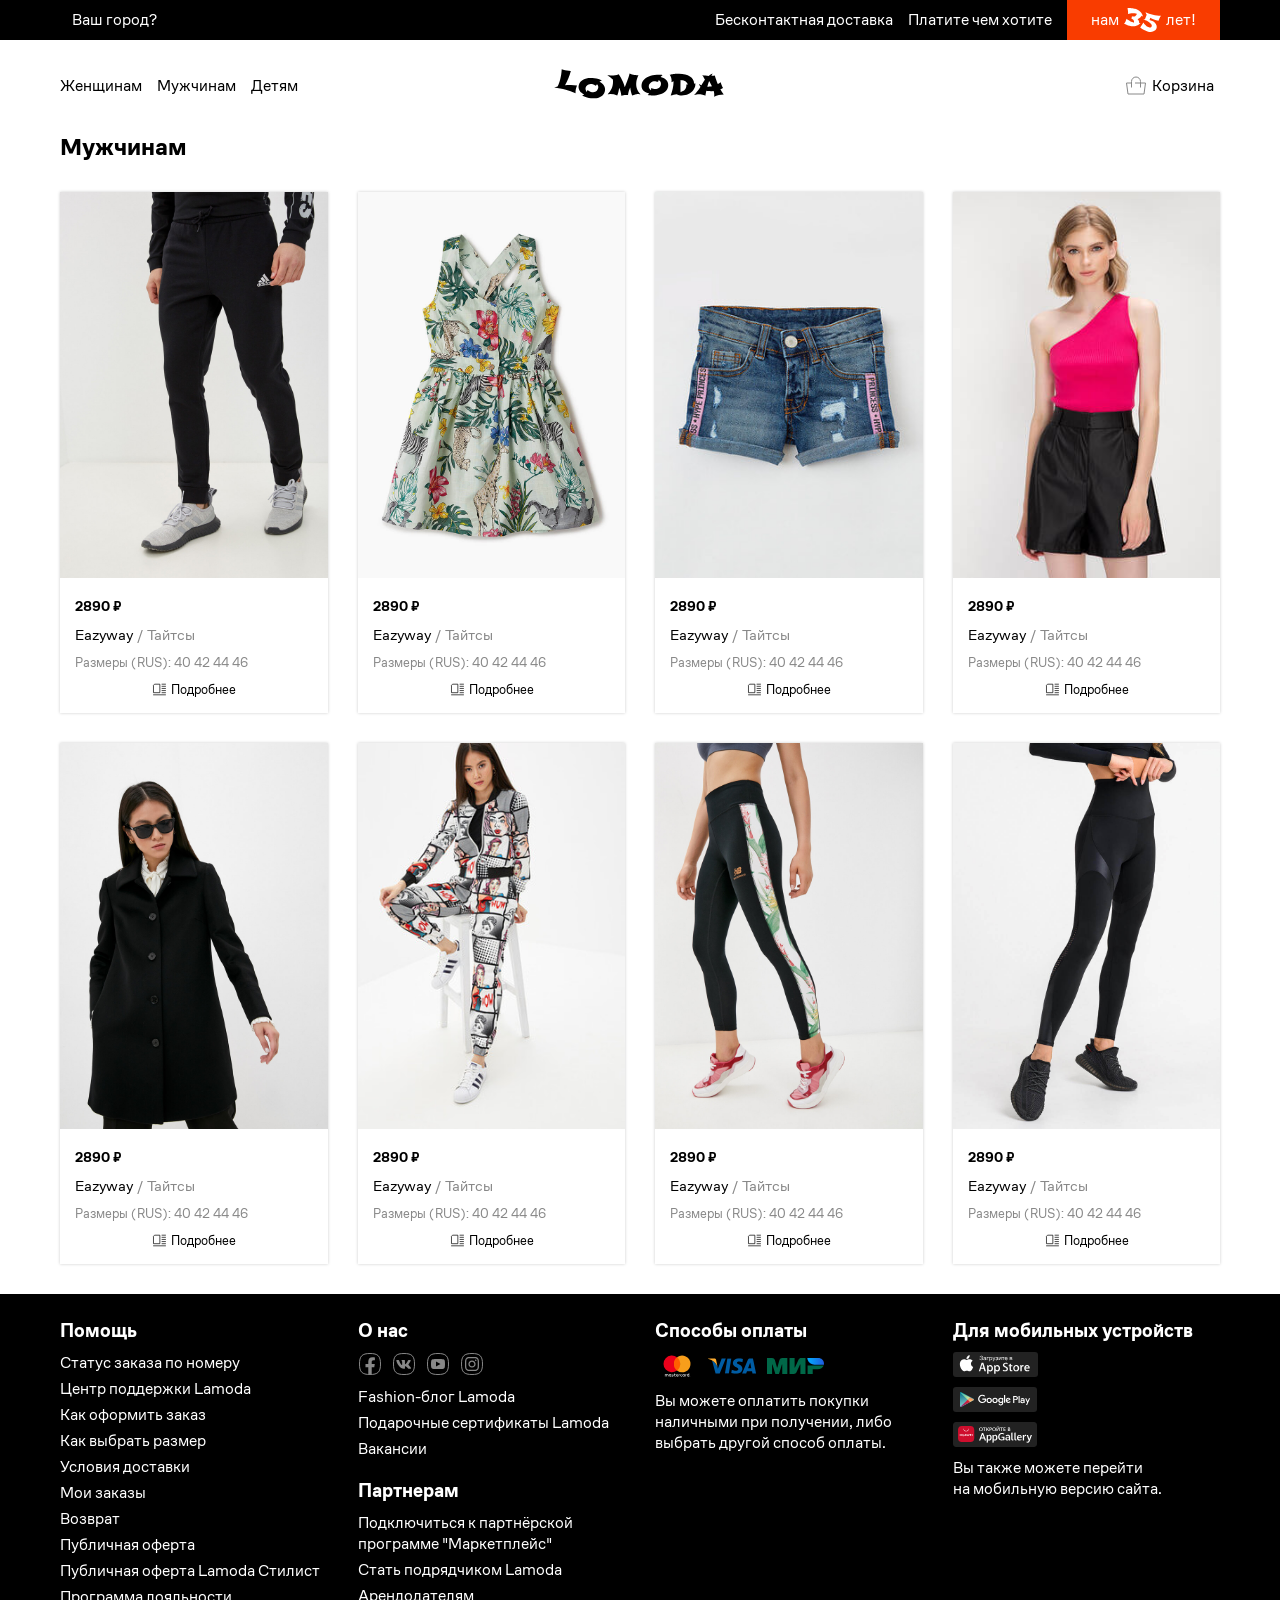
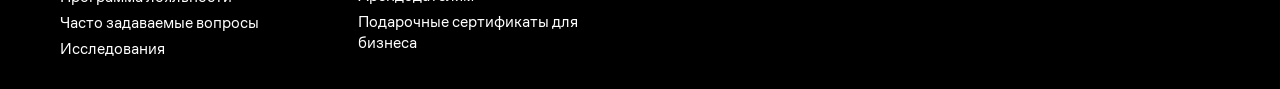
==== goods.html @ ae782d87 "1 lesson" ====
<!DOCTYPE html>
<html lang="en">

<head>
    <meta charset="UTF-8">
    <meta http-equiv="X-UA-Compatible" content="IE=edge">
    <meta name="viewport" content="width=device-width, initial-scale=1.0">

    <link rel="apple-touch-icon" sizes="180x180" href="favicon/apple-touch-icon.png">
    <link rel="icon" type="image/png" sizes="32x32" href="favicon/favicon-32x32.png">
    <link rel="icon" type="image/png" sizes="16x16" href="favicon/favicon-16x16.png">
    <link rel="manifest" href="favicon/site.webmanifest">
    <link rel="mask-icon" href="favicon/safari-pinned-tab.svg" color="#5bbad5">
    <meta name="msapplication-TileColor" content="#ffc40d">
    <meta name="theme-color" content="#ffffff">

    <link rel="preload" href="fonts/CoFoSans-Bold.woff2" as="font" type="font/woff2" crossorigin>
    <link rel="preload" href="fonts/CoFoSans-Black.woff2" as="font" type="font/woff2" crossorigin>
    <link rel="preload" href="fonts/CoFoSans-Regular.woff2" as="font" type="font/woff2" crossorigin>
    <link rel="preload" href="fonts/CoFoSans-Medium.woff2" as="font" type="font/woff2" crossorigin>

    <link rel="stylesheet" href="styles/style.min.css">
    <title>Lomoda</title>
    <script src="./js/index.js" defer></script>
</head>

<body>
    <header class="header">
        <div class="container">
            <div class="header__wrapper">
                <button class="header__city-button">Ваш город?</button>
                <div class="header__right-block">
                    <p class="header__delivery">Бесконтактная доставка</p>
                    <p class="header__pay">Платите чем хотите</p>
                    <div class="header__birthday">
                        <span>нам </span>
                        <img class="header__birthday-img" src="image/35.svg" alt="">
                        <span>лет!</span>
                    </div>
                </div>
            </div>
        </div>
    </header>
    <main>
        <section class="subheader">
            <div class="container">
                <div class="subheader__wrapper">
                    <nav class="subheader__navigation navigation">
                        <ul class="navigation__list">
                            <li class="navigation__item"><a class="navigation__link" href="goods.html#women">Женщинам</a></li>
                            <li class="navigation__item"><a class="navigation__link" href="goods.html#men">Мужчинам</a></li>
                            <li class="navigation__item"><a class="navigation__link" href="goods.html#kids">Детям</a></li>
                        </ul>
                    </nav>
                    <a href="index.html" class="subheader__logo"><img src="image/logo.svg" alt="Компания Lomoda"></a>
                    <button class="subheader__cart">Корзина</button>
                </div>
            </div>
        </section>
        <section class="goods">
            <div class="container">
                <h2 class="goods__title">Мужчинам</h2>
                <ul class="goods__list">
                    <li class="goods__item">
                        <article class="good">
                            <a class="good__link-img" href="card-good.html#id56454">
                                <img class="good__img" src="goods-image/AD002EMLUEA8_14164246_1_v1.jpg" alt="">
                            </a>
                            <div class="good__description">
                                <p class="good__price">2890 &#8381;</p>
                                <h3 class="good__title">Eazyway <span class="good__title__grey">/ Тайтсы</span></h3>
                                <p class="good__sizes">Размеры (RUS): <span class="good__sizes-list">40 42 44 46</span></p>
                                <a class="good__link" href="card-good.html#id56454">Подробнее</a>
                            </div>
                        </article>
                    </li>
                    <li class="goods__item">
                        <article class="good">
                            <a class="good__link-img" href="card-good.html#id56454">
                                <img class="good__img" src="goods-image/MP002XG0147V_11514976_1_v1.jpg" alt="">
                            </a>
                            <div class="good__description">
                                <p class="good__price">2890 &#8381;</p>
                                <h3 class="good__title">Eazyway <span class="good__title__grey">/ Тайтсы</span></h3>
                                <p class="good__sizes">Размеры (RUS): <span class="good__sizes-list">40 42 44 46</span></p>
                                <a class="good__link" href="card-good.html#id56454">Подробнее</a>
                            </div>
                        </article>
                    </li>
                    <li class="goods__item">
                        <article class="good">
                            <a class="good__link-img" href="card-good.html#id56454">
                                <img class="good__img" src="goods-image/MP002XG01REQ_14210247_1_v2.jpg" alt="">
                            </a>
                            <div class="good__description">
                                <p class="good__price">2890 &#8381;</p>
                                <h3 class="good__title">Eazyway <span class="good__title__grey">/ Тайтсы</span></h3>
                                <p class="good__sizes">Размеры (RUS): <span class="good__sizes-list">40 42 44 46</span></p>
                                <a class="good__link" href="card-good.html#id56454">Подробнее</a>
                            </div>
                        </article>
                    </li>
                    <li class="goods__item">
                        <article class="good">
                            <a class="good__link-img" href="card-good.html#id56454">
                                <img class="good__img" src="goods-image/MP002XW14T1R_11615827_1_v2.jpg" alt="">
                            </a>
                            <div class="good__description">
                                <p class="good__price">2890 &#8381;</p>
                                <h3 class="good__title">Eazyway <span class="good__title__grey">/ Тайтсы</span></h3>
                                <p class="good__sizes">Размеры (RUS): <span class="good__sizes-list">40 42 44 46</span></p>
                                <a class="good__link" href="card-good.html#id56454">Подробнее</a>
                            </div>
                        </article>
                    </li>
                    <li class="goods__item">
                        <article class="good">
                            <a class="good__link-img" href="card-good.html#id56454">
                                <img class="good__img" src="goods-image/RTLAAK612301_14538241_1_v1.jpg" alt="">
                            </a>
                            <div class="good__description">
                                <p class="good__price">2890 &#8381;</p>
                                <h3 class="good__title">Eazyway <span class="good__title__grey">/ Тайтсы</span></h3>
                                <p class="good__sizes">Размеры (RUS): <span class="good__sizes-list">40 42 44 46</span></p>
                                <a class="good__link" href="card-good.html#id56454">Подробнее</a>
                            </div>
                        </article>
                    </li>
                    <li class="goods__item">
                        <article class="good">
                            <a class="good__link-img" href="card-good.html#id56454">
                                <img class="good__img" src="goods-image/MP002XW0Q9SP_8840462_1_v2.jpg" alt="">
                            </a>
                            <div class="good__description">
                                <p class="good__price">2890 &#8381;</p>
                                <h3 class="good__title">Eazyway <span class="good__title__grey">/ Тайтсы</span></h3>
                                <p class="good__sizes">Размеры (RUS): <span class="good__sizes-list">40 42 44 46</span></p>
                                <a class="good__link" href="card-good.html#id56454">Подробнее</a>
                            </div>
                        </article>
                    </li>
                    <li class="goods__item">
                        <article class="good">
                            <a class="good__link-img" href="card-good.html#id56454">
                                <img class="good__img" src="goods-image/NE007EWMSTP9_14530060_1_v1.jpg" alt="">
                            </a>
                            <div class="good__description">
                                <p class="good__price">2890 &#8381;</p>
                                <h3 class="good__title">Eazyway <span class="good__title__grey">/ Тайтсы</span></h3>
                                <p class="good__sizes">Размеры (RUS): <span class="good__sizes-list">40 42 44 46</span></p>
                                <a class="good__link" href="card-good.html#id56454">Подробнее</a>
                            </div>
                        </article>
                    </li>
                    <li class="goods__item">
                        <article class="good">
                            <a class="good__link-img" href="card-good.html#id56454">
                                <img class="good__img" src="goods-image/MP002XW060O4_13625731_1_v1.jpg" alt="">
                            </a>
                            <div class="good__description">
                                <p class="good__price">2890 &#8381;</p>
                                <h3 class="good__title">Eazyway <span class="good__title__grey">/ Тайтсы</span></h3>
                                <p class="good__sizes">Размеры (RUS): <span class="good__sizes-list">40 42 44 46</span></p>
                                <a class="good__link" href="card-good.html#id56454">Подробнее</a>
                            </div>
                        </article>
                    </li>
                </ul>

            </div>


        </section>

    </main>
    <footer class="footer">
        <div class="container footer__columns">
            <div class="footer__column">
                <h3 class="footer__column-title">Помощь</h3>
                <ul class="footer__column-list">
                    <li class="footer__column-item"><a class="footer__link" href="#">Статус заказа по номеру</a></li>
                    <li class="footer__column-item"><a class="footer__link" href="#">Центр поддержки Lamoda</a></li>
                    <li class="footer__column-item"><a class="footer__link" href="#">Как оформить заказ</a></li>
                    <li class="footer__column-item"><a class="footer__link" href="#">Как выбрать размер</a></li>
                    <li class="footer__column-item"><a class="footer__link" href="#">Условия доставки</a></li>
                    <li class="footer__column-item"><a class="footer__link" href="#">Мои заказы</a></li>
                    <li class="footer__column-item"><a class="footer__link" href="#">Возврат</a></li>
                    <li class="footer__column-item"><a class="footer__link" href="#">Публичная оферта</a></li>
                    <li class="footer__column-item"><a class="footer__link" href="#">Публичная оферта Lamoda Стилист</a></li>
                    <li class="footer__column-item"><a class="footer__link" href="#">Программа лояльности</a></li>
                    <li class="footer__column-item"><a class="footer__link" href="#">Часто задаваемые вопросы</a></li>
                    <li class="footer__column-item"><a class="footer__link" href="#">Исследования</a></li>
                </ul>
            </div>

            <div class="footer__column">
                <h3 class="footer__column-title">О нас</h3>
                <ul class="footer__column-list">
                    <li class="footer__column-item">
                        <ul class="footer__column-icons">
                            <li><a target="_blank" href="#" class="footer__social-item footer__social-item_fb"></a></li>
                            <li><a target="_blank" href="#" class="footer__social-item footer__social-item_vk"></a></li>
                            <li><a target="_blank" href="#" class="footer__social-item footer__social-item_yt"></a></li>
                            <li><a target="_blank" href="#" class="footer__social-item footer__social-item_ig"></a></li>
                        </ul>
                    </li>
                    <li class="footer__column-item"><a class="link footer__link" href="#">Fashion-блог Lamoda</a></li>
                    <li class="footer__column-item"><a class="link footer__link" href="#">Подарочные сертификаты Lamoda</a></li>
                    <li class="footer__column-item"><a class="link footer__link" href="#" target="_blank">Вакансии</a></li>
                </ul>

                <h3 class="footer__column-title">Партнерам</h3>
                <ul class="footer__column-list">
                    <li class="footer__column-item"><a class="link footer__link" href="#">Подключиться к партнёрской программе "Маркетплейс"</a></li>
                    <li class="footer__column-item"><a class="link footer__link" href="#">Стать подрядчиком Lamoda</a></li>
                    <li class="footer__column-item"><a class="link footer__link" href="#">Арендодателям</a></li>
                    <li class="footer__column-item"><a class="link footer__link" href="#">Подарочные сертификаты для бизнеса</a></li>
                </ul>
            </div>
            <div class="footer__column">
                <div class="footer__column-item">
                    <h3 class="footer__column-title">Способы оплаты</h3>
                    <ul class="footer__column-icons">
                        <li class="footer__column-icon footer__icon-mastercard"></li>
                        <li class="footer__column-icon footer__icon-visa"></li>
                        <li class="footer__column-icon footer__icon-mir"></li>
                    </ul>
                </div>
                <p class="footer__column-item footer__text">

                    Вы можете оплатить покупки<br>наличными при получении, либо<br>выбрать
                    <a class="inline-link" href="#">другой способ оплаты</a>.

                </p>
            </div>
            <div class="footer__column">
                <h3 class="footer__column-title">Для мобильных устройств</h3>
                <ul class="footer__column-icons footer__column-icons__app">
                    <li><a target="_blank" class="footer__block-icon footer__icon-appstore" href="#"></a></li>
                    <li><a target="_blank" class="footer__block-icon footer__icon-googleplay" href="#"></a></li>
                    <li><a target="_blank" class="footer__block-icon footer__icon-huaweistore" href="#"></a></li>
                </ul>
                <p class="footer__column-item footer__text">Вы также можете перейти<br>на <a href="#" class="inline-link js-mobile-version">мобильную версию сайта</a>.</p>
            </div>
        </div>
    </footer>

<!-- ***** MODAL WINDOW ***** -->

    <div class="cart-overlay"> <!-- cart-overlay-open -->
        <div class="cart">
            <h2 class="cart__title">Корзина</h2>
            <div class="cart__table-wrapper">

                <table class="cart__table">
                    <colgroup class="cart__col">
                        <col class="cart__col-number">
                        <col class="cart__col-name">
                        <col class="cart__col-color">
                        <col class="cart__col-size">
                        <col class="cart__col-price">
                        <col class="cart__col-delete">
                    </colgroup>
                    <thead>
                        <tr>
                            <th class="cart__title-number">#</th>
                            <th>Наименование</th>
                            <th>Цвет</th>
                            <th>Размер</th>
                            <th>Цена</th>
                            <th></th>
                        </tr>
                    </thead>
                    <tbody class="cart__list-goods">
                        <tr>
                            <td>1</td>
                            <td>New Balance Леггинсы NB Essentials Botanical Legging</td>
                            <td>-</td>
                            <td>42/44</td>
                            <td>2999 &#8381;</td>
                            <td><button class="btn-delete">&times;</button></td>
                        </tr>
                        <tr>
                            <td>2</td>
                            <td>Adidas Костюм спортивный W TS CO ENERGIZ</td>
                            <td>-</td>
                            <td>42/44</td>
                            <td>7999 &#8381;</td>
                            <td><button class="btn-delete">&times;</button></td>
                        </tr>
                        <tr>
                            <td>3</td>
                            <td>Befree Топ Exclusive online</td>
                            <td>Фиолетовый</td>
                            <td>42</td>
                            <td>599 &#8381;</td>
                            <td><button class="btn-delete">&times;</button></td>
                        </tr>
                    </tbody>
                    <tfoot>
                        <tr>
                            <th colspan="3">
                                <div class="cart__wrapper-promo">
                                    <label for="promo">Промо-код:</label>
                                    <input class="cart__promo" id="promo" type="text">
                                </div>

                            </th>
                            <th>Итого:</th>
                            <th class="cart__total-cost" colspan="2">11597 &#8381;</th>
                        </tr>
                    </tfoot>
                </table>

            </div>
            <button class="cart__btn-buy">Оформить</button>
            <button class="cart__btn-close"></button>
        </div>
    </div>

</body>

</html>
---- styles/style.min.css ----
@font-face{font-family:'CoFo Sans';src:local("CoFo Sans Bold"),local("CoFoSans-Bold"),url("../fonts/CoFoSans-Bold.woff2") format("woff2"),url("../fonts/CoFoSans-Bold.woff") format("woff");font-weight:bold;font-display:swap}@font-face{font-family:'CoFo Sans';src:local("CoFo Sans Black"),local("CoFoSans-Black"),url("../fonts/CoFoSans-Black.woff2") format("woff2"),url("../fonts/CoFoSans-Black.woff") format("woff");font-weight:900;font-display:swap}@font-face{font-family:'CoFo Sans';src:local("CoFo Sans"),local("CoFoSans-Regular"),url("../fonts/CoFoSans-Regular.woff2") format("woff2"),url("../fonts/CoFoSans-Regular.woff") format("woff");font-weight:normal;font-display:swap}@font-face{font-family:'CoFo Sans';src:local("CoFo Sans Medium"),local("CoFoSans-Medium"),url("../fonts/CoFoSans-Medium.woff2") format("woff2"),url("../fonts/CoFoSans-Medium.woff") format("woff");font-weight:500;font-display:swap}:root{-webkit-box-sizing:border-box;box-sizing:border-box}*,*::before,*::after{-webkit-box-sizing:inherit;box-sizing:inherit}body{min-width:320px;min-height:100vh;margin:0;background-color:#fff;font-family:"CoFo Sans", Arial, sans-serif;font-size:16px;font-weight:400;color:black}button,input,optgroup,select,textarea{font:inherit;margin:0}img{max-width:100%;height:auto}a{text-decoration:none;color:inherit}ul,ol{list-style:none}h1,h2,h3,h4,p,ul,ol,figure,figcaption{padding:0;margin:0}.container{max-width:1200px;margin:0 auto;padding:0 20px}.visually-hidden{position:absolute !important;clip:rect(1px 1px 1px 1px);clip:rect(1px, 1px, 1px, 1px);padding:0 !important;border:0 !important;height:1px !important;width:1px !important;overflow:hidden}.clearfix::after{content:"";display:table;clear:both}button{cursor:pointer}.header{background-color:#000;color:#fff}.header__wrapper{display:-webkit-box;display:-ms-flexbox;display:flex;-webkit-box-pack:justify;-ms-flex-pack:justify;justify-content:space-between;-webkit-box-align:center;-ms-flex-align:center;align-items:center;height:40px;line-height:40px}.header__city-button{background-color:transparent;color:inherit;padding:0 12px;border:none;height:100%;-webkit-transition:background-color 0.3s;transition:background-color 0.3s}.header__city-button:hover{background-color:#0060d2}@media (max-width: 480px){.header__city-button{margin:0 auto}}.header__right-block{display:-webkit-box;display:-ms-flexbox;display:flex;gap:15px;height:100%}@media (max-width: 480px){.header__right-block{display:none}}.header__pay,.header__delivery{-ms-flex-item-align:center;-ms-grid-row-align:center;align-self:center;height:100%;cursor:pointer;-webkit-transition:background-color 0.3s;transition:background-color 0.3s}.header__pay:hover,.header__delivery:hover{background-color:#0060d2}@media (max-width: 768px){.header__pay,.header__delivery{display:none}}.header__birthday{display:-webkit-box;display:-ms-flexbox;display:flex;padding:8px 24px;-webkit-box-align:center;-ms-flex-align:center;align-items:center;background-color:#f93c00;max-height:100%}.header__birthday-img{max-height:100%}.header__birthday *:not(:last-child){margin-right:5px}.subheader{min-height:90px}@media (max-width: 768px){.subheader{padding-top:30px}}.subheader__wrapper{position:relative;display:-ms-grid;display:grid;-ms-grid-columns:(1fr)[3];grid-template-columns:repeat(3, 1fr);-webkit-box-align:center;-ms-flex-align:center;align-items:center;-webkit-box-pack:justify;-ms-flex-pack:justify;justify-content:space-between;min-height:90px}@media (max-width: 768px){.subheader__wrapper{-ms-grid-columns:(1fr)[2];grid-template-columns:repeat(2, 1fr)}}.subheader__logo{display:block;max-width:180px;-ms-grid-column-align:center;justify-self:center}@media (max-width: 768px){.subheader__navigation{-webkit-box-ordinal-group:0;-ms-flex-order:-1;order:-1;-ms-grid-column:1;-ms-grid-column-span:2;grid-column:1 / 3}}.subheader__cart{display:block;-ms-grid-column-align:end;justify-self:end;background-color:transparent;background-image:url("../image/cart.svg");background-repeat:no-repeat;background-position:left;padding-left:28px;border:none}.navigation__list{display:-webkit-box;display:-ms-flexbox;display:flex;gap:15px}@media (max-width: 768px){.navigation__list{-webkit-box-pack:center;-ms-flex-pack:center;justify-content:center}}.promo__grid-image{width:100%;height:100%;-o-object-position:center;object-position:center;-o-object-fit:cover;object-fit:cover}.promo__grid{display:-ms-grid;display:grid;gap:16px;margin-bottom:16px}.promo__grid-item__big{-ms-grid-column:1;-ms-grid-column-span:2;grid-column:1/3;-ms-grid-row:1;-ms-grid-row-span:2;grid-row:1/3}.promo__grid-item__small{-ms-grid-column:3;-ms-grid-column-span:1;grid-column:3/4}.promo__grid-reverse-item__big{-ms-grid-column:2;-ms-grid-column-span:2;grid-column:2/4;-ms-grid-row:1;-ms-grid-row-span:2;grid-row:1/3}.promo__grid-reverse-item__small{-ms-grid-column:1;-ms-grid-column-span:1;grid-column:1/2}@media (max-width: 768px){.promo__grid-item__small{-ms-grid-column:1;-ms-grid-column-span:1;grid-column:1/2}.promo__grid-item__small:nth-child(odd){-ms-grid-column:2;-ms-grid-column-span:1;grid-column:2/3}.promo__grid-reverse-item__big{-ms-grid-column:1;-ms-grid-column-span:2;grid-column:1/3}.promo__grid-reverse-item__small{-ms-grid-column:1;-ms-grid-column-span:1;grid-column:1/2}.promo__grid-reverse-item__small:nth-child(odd){-ms-grid-column:2;-ms-grid-column-span:1;grid-column:2/3}}@media (max-width: 550px){.promo__grid-item__big{-ms-grid-column:1;-ms-grid-column-span:2;grid-column:1/3}.promo__grid-item__small{-ms-grid-column:1;-ms-grid-column-span:2;grid-column:1/3}.promo__grid-item__small:nth-child(odd){-ms-grid-column:1;-ms-grid-column-span:2;grid-column:1/3}.promo__grid-reverse-item__big{-ms-grid-column:1;-ms-grid-column-span:2;grid-column:1/3}.promo__grid-reverse-item__small{-ms-grid-column:1;-ms-grid-column-span:2;grid-column:1/3}.promo__grid-reverse-item__small:nth-child(odd){-ms-grid-column:1;-ms-grid-column-span:2;grid-column:1/3}}.goods{padding-bottom:30px}.goods__title{margin-bottom:30px}@media (max-width: 480px){.goods__title{text-align:center}}.goods__list{display:-ms-grid;display:grid;gap:30px;-ms-grid-columns:(1fr)[4];grid-template-columns:repeat(4, 1fr)}@media (max-width: 1024px){.goods__list{-ms-grid-columns:(1fr)[3];grid-template-columns:repeat(3, 1fr)}}@media (max-width: 768px){.goods__list{-ms-grid-columns:(1fr)[2];grid-template-columns:repeat(2, 1fr)}}@media (max-width: 480px){.goods__list{-ms-grid-columns:1fr;grid-template-columns:1fr}}.goods__item{-ms-grid-column-align:center;justify-self:center}.good{-webkit-box-shadow:0px 0px 3px #ccc;box-shadow:0px 0px 3px #ccc;height:100%;display:-webkit-box;display:-ms-flexbox;display:flex;-webkit-box-orient:vertical;-webkit-box-direction:normal;-ms-flex-direction:column;flex-direction:column}.good:hover{-webkit-box-shadow:0px 0px 5px #aaa;box-shadow:0px 0px 5px #aaa}@media (max-width: 480px){.good{max-width:320px}}.good__price{font-weight:700;margin-bottom:10px;text-align:left}.good__title{font-weight:400;margin-bottom:10px;text-align:left}.good__title__grey{color:#888}.good__sizes{margin-bottom:10px;color:#888;text-align:left}.good__link{-ms-flex-item-align:end;-ms-grid-row-align:end;align-self:end;background-image:url("../image/more.svg");background-size:contain;background-repeat:no-repeat;background-position:left;margin:0 auto;padding-left:20px}.good__description{display:-ms-grid;display:grid;-ms-grid-columns:1fr;grid-template-columns:1fr;-ms-grid-rows:(auto)[4];grid-template-rows:repeat(4, auto);-webkit-box-pack:end;-ms-flex-pack:end;justify-content:end;height:100%;padding:15px;text-align:center;font-size:13px}.card-good__wrapper{display:-webkit-box;display:-ms-flexbox;display:flex;gap:30px}@media (max-width: 968px){.card-good__wrapper{-webkit-box-pack:center;-ms-flex-pack:center;justify-content:center;-ms-flex-wrap:wrap;flex-wrap:wrap}}.card-good__image-wrapper{max-width:750px}.card-good__description{-webkit-box-flex:1;-ms-flex-positive:1;flex-grow:1;max-width:750px;-ms-flex-preferred-size:280px;flex-basis:280px}@media (max-width: 968px){.card-good__description{display:-ms-grid;display:grid;gap:20px}}.card-good__brand{font-size:24px;font-weight:400;line-height:32px;margin-bottom:15px}.card-good__title-wrapper{margin-bottom:15px}.card-good__title{font-size:13px;font-weight:400;line-height:16px}.card-good__select__wrapper{position:relative}.card-good__select{position:relative;padding:8px 24px;text-align:left;background-color:transparent;width:100%;height:58px;border:1px solid #888;border-radius:3px}.card-good__select:after{content:'';position:absolute;right:16px;top:50%;height:16px;width:16px;margin-top:-4px;-webkit-transform:translateY(-50%) rotate(-45deg);transform:translateY(-50%) rotate(-45deg);border-style:solid;border-color:transparent transparent #000 #000;border-width:1px;z-index:1;-webkit-transition:border-color 0.2s ease-in-out, margin-top 0.2s ease-in-out;transition:border-color 0.2s ease-in-out, margin-top 0.2s ease-in-out}.card-good__select__open{border-bottom-color:#ccc;border-bottom-left-radius:0;border-bottom-right-radius:0}.card-good__select__open:after{margin-top:6px;border-color:#000 #000 transparent transparent}.card-good__select__open+.card-good__select-list{display:block}.card-good__select-list{display:none;position:absolute;max-height:150px;overflow:auto;width:100%;z-index:10;background-color:#fff;border:1px solid #000;border-top-color:#ccc;padding:0}.card-good__select-item{padding:8px}.card-good__select-item:hover{background-color:#ccc}@media (max-width: 968px){.card-good__title-wrapper{-ms-grid-column:1;-ms-grid-column-span:1;grid-column:1/2;-ms-grid-row:1;-ms-grid-row-span:1;grid-row:1/2}}@media (max-width: 520px){.card-good__title-wrapper{grid-column:auto;grid-row:auto}}.card-good__price{margin-bottom:30px}@media (max-width: 968px){.card-good__price{-ms-grid-column:2;-ms-grid-column-span:1;grid-column:2/3;-ms-grid-row:1;-ms-grid-row-span:1;grid-row:1/2}}@media (max-width: 520px){.card-good__price{grid-column:auto;grid-row:auto}}.card-good__color-wrapper{margin-bottom:15px}@media (max-width: 968px){.card-good__color-wrapper{margin-bottom:0;-ms-grid-column:3;-ms-grid-column-span:1;grid-column:3/4;-ms-grid-row:1;-ms-grid-row-span:1;grid-row:1/2}}@media (max-width: 520px){.card-good__color-wrapper{grid-column:auto;grid-row:auto}}.card-good__sizes-wrapper{margin-bottom:30px}@media (max-width: 968px){.card-good__sizes-wrapper{margin-bottom:0;-ms-grid-column:3;-ms-grid-column-span:1;grid-column:3/4;-ms-grid-row:2;-ms-grid-row-span:1;grid-row:2/3}}@media (max-width: 520px){.card-good__sizes-wrapper{grid-column:auto;grid-row:auto}}.card-good__buy{width:100%;height:48px;border:none;padding:10px 15px;border-radius:3px;color:#fff;background-color:#2796FF;-webkit-box-shadow:0 2px 8px 0 rgba(39,150,255,0.6);box-shadow:0 2px 8px 0 rgba(39,150,255,0.6);font-weight:700;font-size:16px;margin-bottom:32px}@media (max-width: 968px){.card-good__buy{-ms-grid-column:1;-ms-grid-column-span:2;grid-column:1/3;-ms-grid-row:3;-ms-grid-row-span:1;grid-row:3/4}}@media (max-width: 520px){.card-good__buy{grid-column:auto;grid-row:auto}}.cart-overlay{display:none;-webkit-box-pack:center;-ms-flex-pack:center;justify-content:center;-webkit-box-align:center;-ms-flex-align:center;align-items:center;position:fixed;top:0;left:0;bottom:0;right:0;width:100%;height:100vh;z-index:1000;overflow-y:auto;background:rgba(0,0,0,0.5);-webkit-backdrop-filter:blur(3px);backdrop-filter:blur(3px);-webkit-animation:fadeIn 300ms ease-in-out;animation:fadeIn 300ms ease-in-out}.cart-overlay-open{display:-webkit-box;display:-ms-flexbox;display:flex}.cart{position:relative;max-width:100%;min-height:200px;border-radius:8px;border:none;padding:30px;background-color:#000;color:#fff;font-weight:300}.cart__table-wrapper{overflow-y:auto;max-width:100%}.cart__table{border-collapse:collapse;table-layout:fixed;margin-bottom:30px}.cart__col-name{min-width:230px}.cart__col-price{min-width:100px}.cart__title{text-align:left;font-size:32px;margin-bottom:15px}.cart th,.cart td{border:1px solid #fff;padding:5px 10px}.cart__title-number{text-align:left}.cart__cell-wrapper{display:-webkit-box;display:-ms-flexbox;display:flex;width:100%}.cart__promo{-webkit-box-flex:1;-ms-flex-positive:1;flex-grow:1}.cart__btn-buy{width:100%;height:48px;border:none;padding:10px 15px;border-radius:3px;color:#fff;background-color:#2796FF;-webkit-box-shadow:0 2px 8px 0 rgba(39,150,255,0.6);box-shadow:0 2px 8px 0 rgba(39,150,255,0.6);font-weight:700;font-size:16px;margin-bottom:32px}.cart__btn-close{position:absolute;top:0;right:0;width:3em;height:3em;color:inherit;background:transparent;border:none;cursor:pointer;outline:none}.cart__btn-close::before,.cart__btn-close::after{content:"";display:block;position:absolute;top:50%;right:5px;left:5px;border-bottom:1px solid white;-webkit-transform:rotate(45deg);transform:rotate(45deg)}.cart__btn-close::after{-webkit-transform:rotate(-45deg);transform:rotate(-45deg)}.cart__btn-close:focus::before,.cart__btn-close:hover::before,.cart__btn-close:focus::after,.cart__btn-close:hover::after{border-color:#f93c00}.btn-delete{background-color:transparent;border:none;color:#fff;font-weight:700}.btn-delete:hover{color:#f93c00;text-shadow:0 0 3px #f93c00}@-webkit-keyframes fadeIn{from{opacity:0}to{opacity:1}}@keyframes fadeIn{from{opacity:0}to{opacity:1}}.footer{padding:25px 0;background-color:#000;color:#fff}.footer__columns{display:-ms-grid;display:grid;-webkit-box-pack:justify;-ms-flex-pack:justify;justify-content:space-between;gap:30px;-ms-grid-columns:(1fr)[4];grid-template-columns:repeat(4, 1fr)}@media (max-width: 1096px){.footer__columns{-ms-grid-columns:(1fr)[2];grid-template-columns:repeat(2, 1fr)}}@media (max-width: 520px){.footer__columns{-ms-grid-columns:1fr;grid-template-columns:1fr}}.footer__column-title{margin-bottom:10px}.footer__column-list:not(:last-child){margin-bottom:20px}.footer__column-item{margin-bottom:5px}.footer__column-icons{display:-webkit-box;display:-ms-flexbox;display:flex;-webkit-box-align:center;-ms-flex-align:center;align-items:center;gap:10px;margin-bottom:10px}.footer__column-icons__app{-webkit-box-orient:vertical;-webkit-box-direction:normal;-ms-flex-direction:column;flex-direction:column;-webkit-box-align:start;-ms-flex-align:start;align-items:flex-start}.footer__social-item{display:block;width:24px;height:24px;background-position:center;background-size:contain;background-repeat:no-repeat}.footer__social-item_fb{background-image:url(../image/facebook.svg)}.footer__social-item_fb:hover{background-image:url(../image/facebook_hover.svg)}.footer__social-item_vk{background-image:url(../image/vk.svg)}.footer__social-item_vk:hover{background-image:url(../image/vk_hover.svg)}.footer__social-item_yt{background-image:url(../image/youtube.svg)}.footer__social-item_yt:hover{background-image:url(../image/youtube_hover.svg)}.footer__social-item_ig{background-image:url(../image/instagram.svg)}.footer__social-item_ig:hover{background-image:url(../image/instagram_hover.svg)}.footer__column-icon{display:block;background-position:center;background-size:contain;background-repeat:no-repeat}.footer__icon-mastercard{width:43px;height:28px;background-image:url(../image/footer__icon-mastercard.svg)}.footer__icon-visa{width:49px;height:16px;background-image:url(../image/footer__icon-visa.svg)}.footer__icon-mir{width:57px;height:16px;background-image:url(../image/footer__icon-mir.svg)}.footer__block-icon{display:block;width:85px;height:25px;background-position:center;background-size:contain;background-repeat:no-repeat}.footer__icon-appstore{background-image:url(../image/footer__icon-appstore.svg)}.footer__icon-googleplay{background-image:url(../image/footer__icon-googleplay.svg)}.footer__icon-huaweistore{background-image:url(../image/footer__icon-huaweistore.svg)}
/*# sourceMappingURL=style.min.css.map */
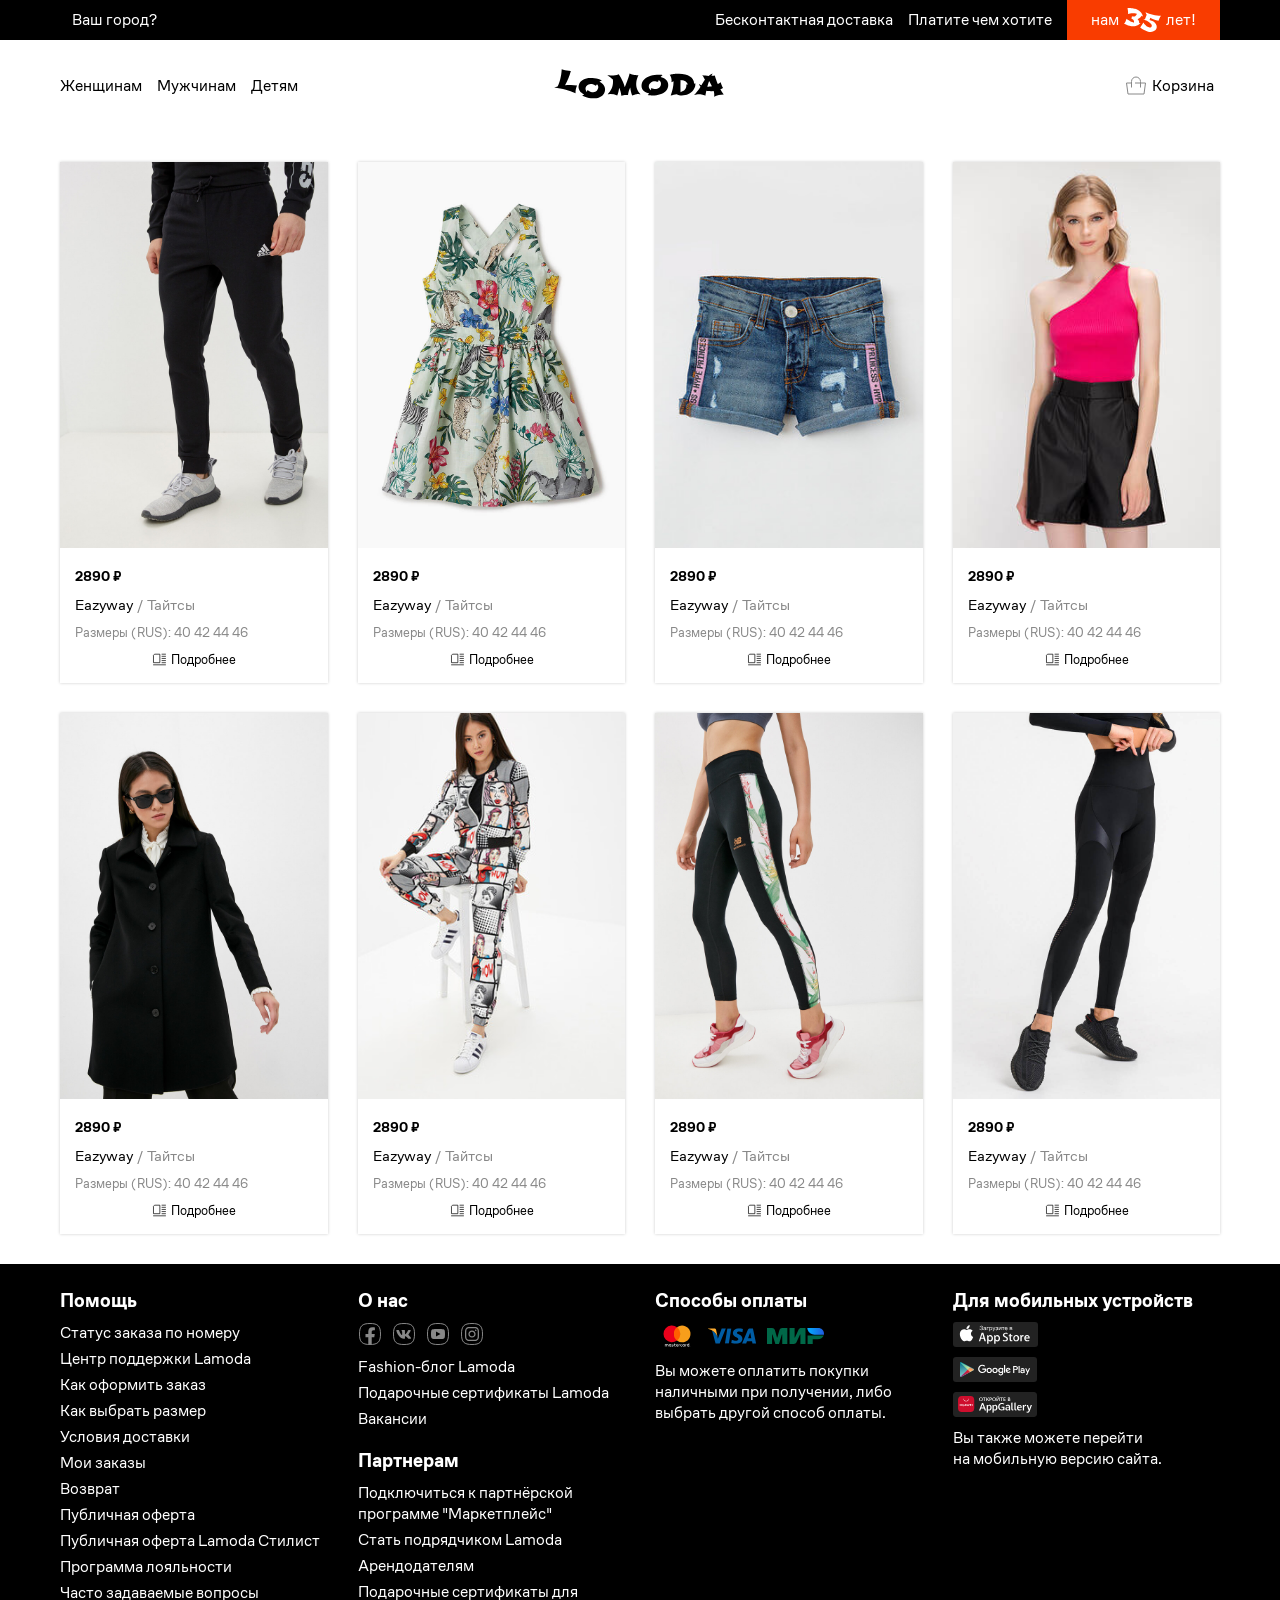
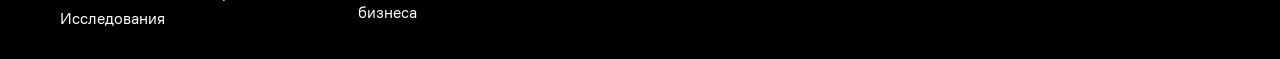
==== commit f9d56d89: "fetch and template for goods" ====
--- a/goods.html
+++ b/goods.html
@@ -1,5 +1,5 @@
 <!DOCTYPE html>
-<html lang="en">
+<html lang="ru">
 
 <head>
     <meta charset="UTF-8">
@@ -59,7 +59,7 @@
         </section>
         <section class="goods">
             <div class="container">
-                <h2 class="goods__title">Мужчинам</h2>
+                <h2 class="goods__title"></h2>
                 <ul class="goods__list">
                     <li class="goods__item">
                         <article class="good">
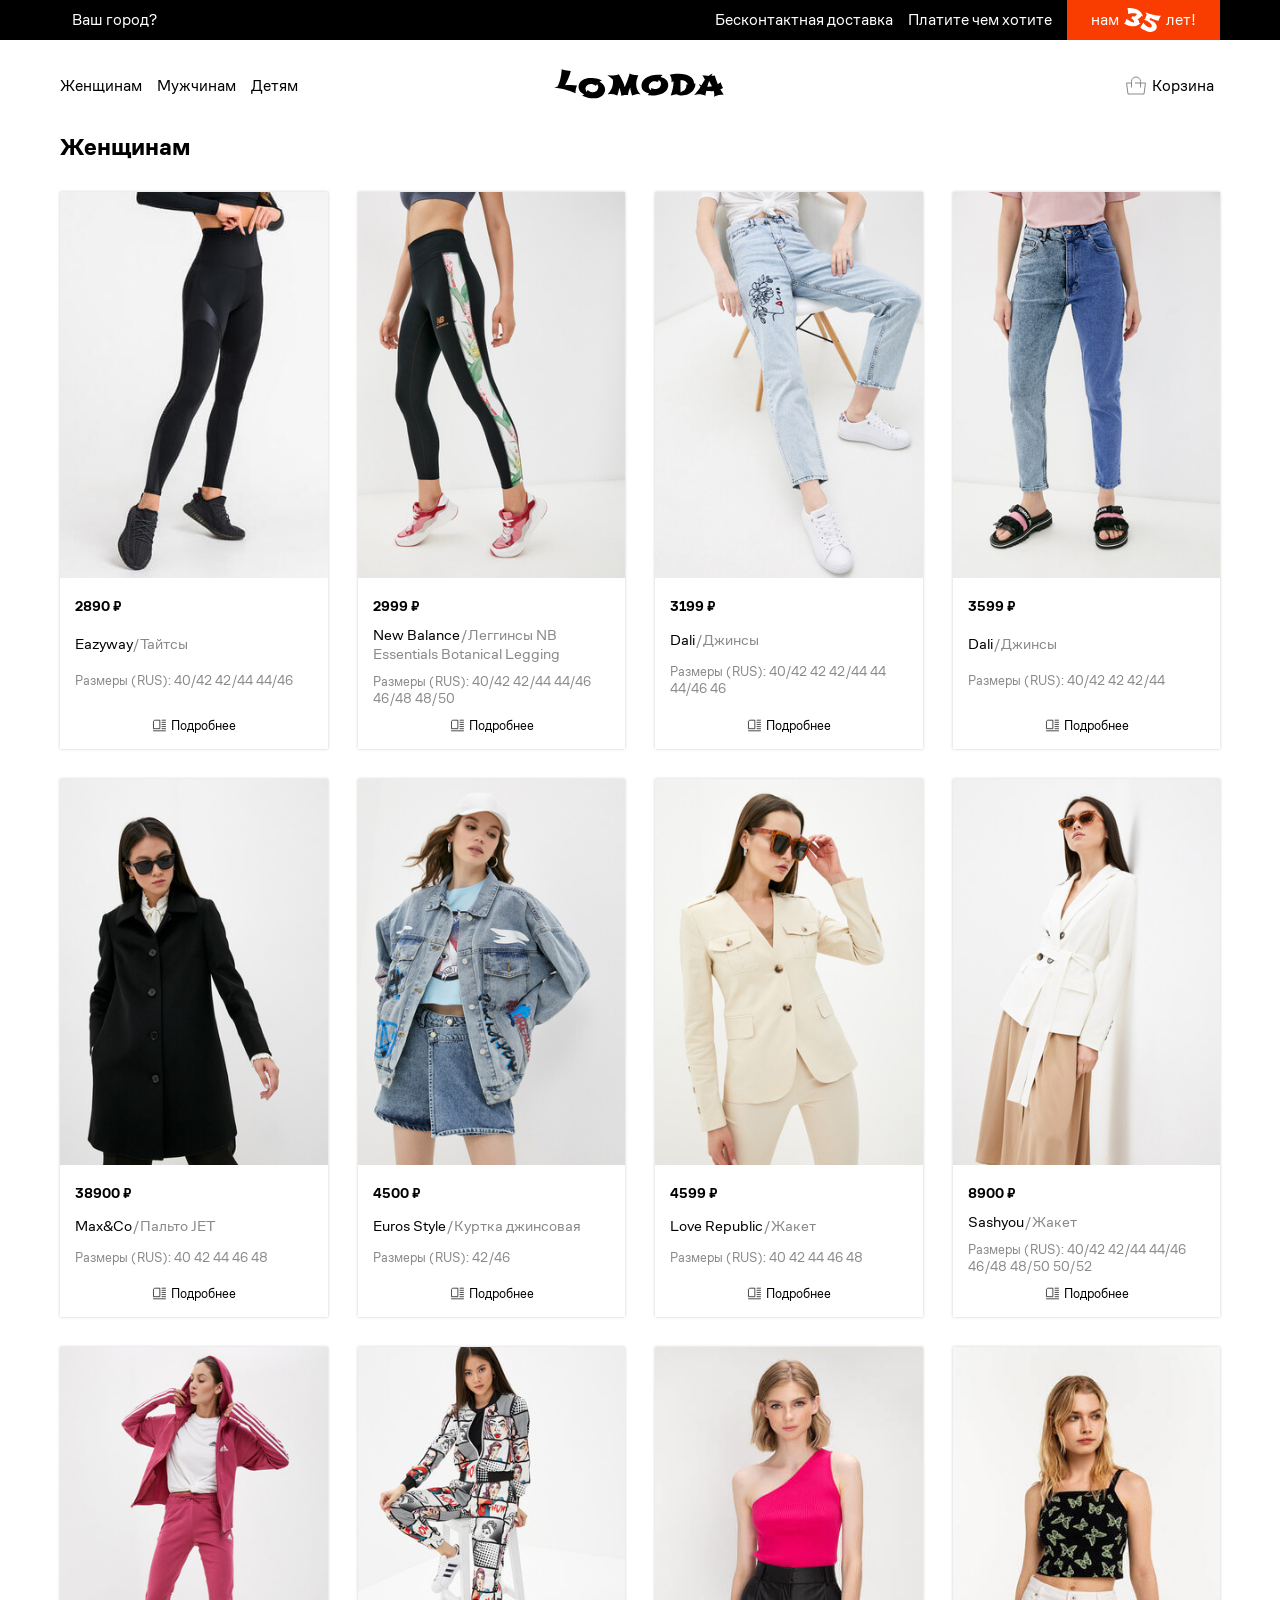
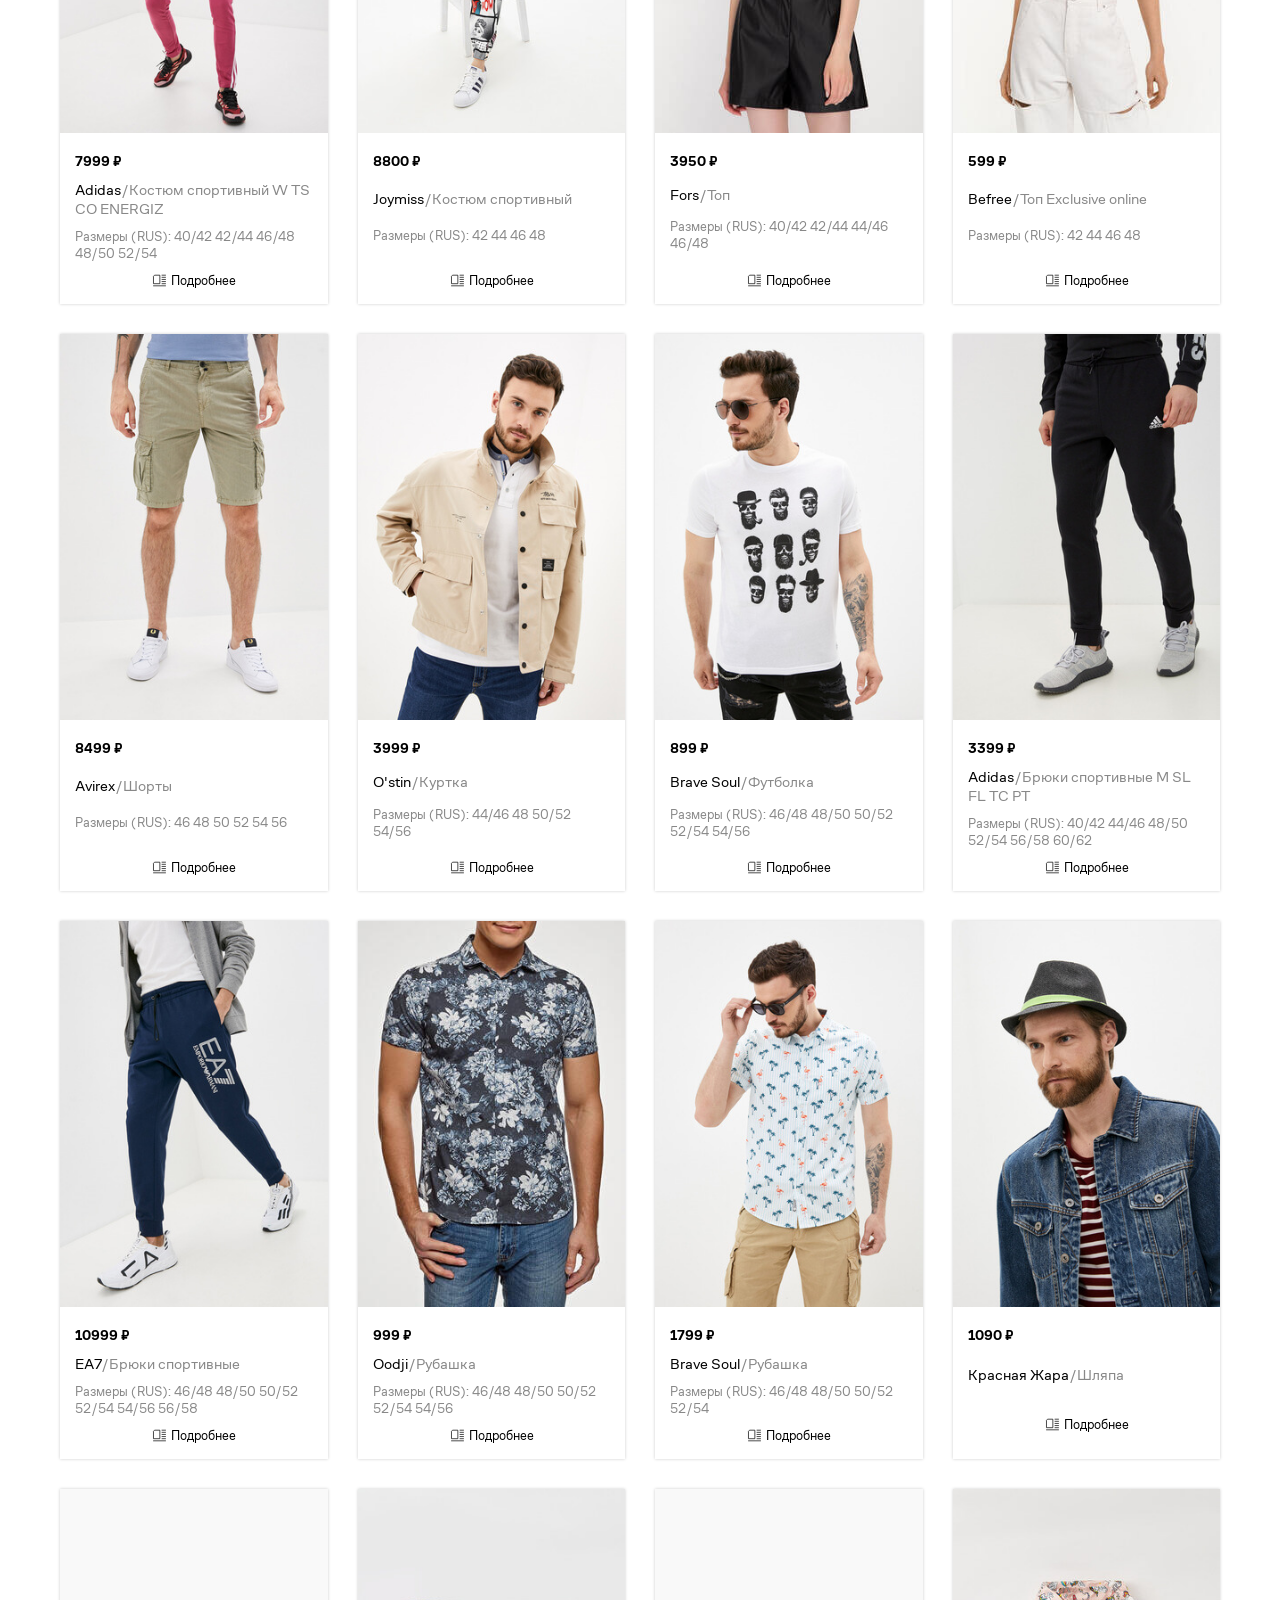
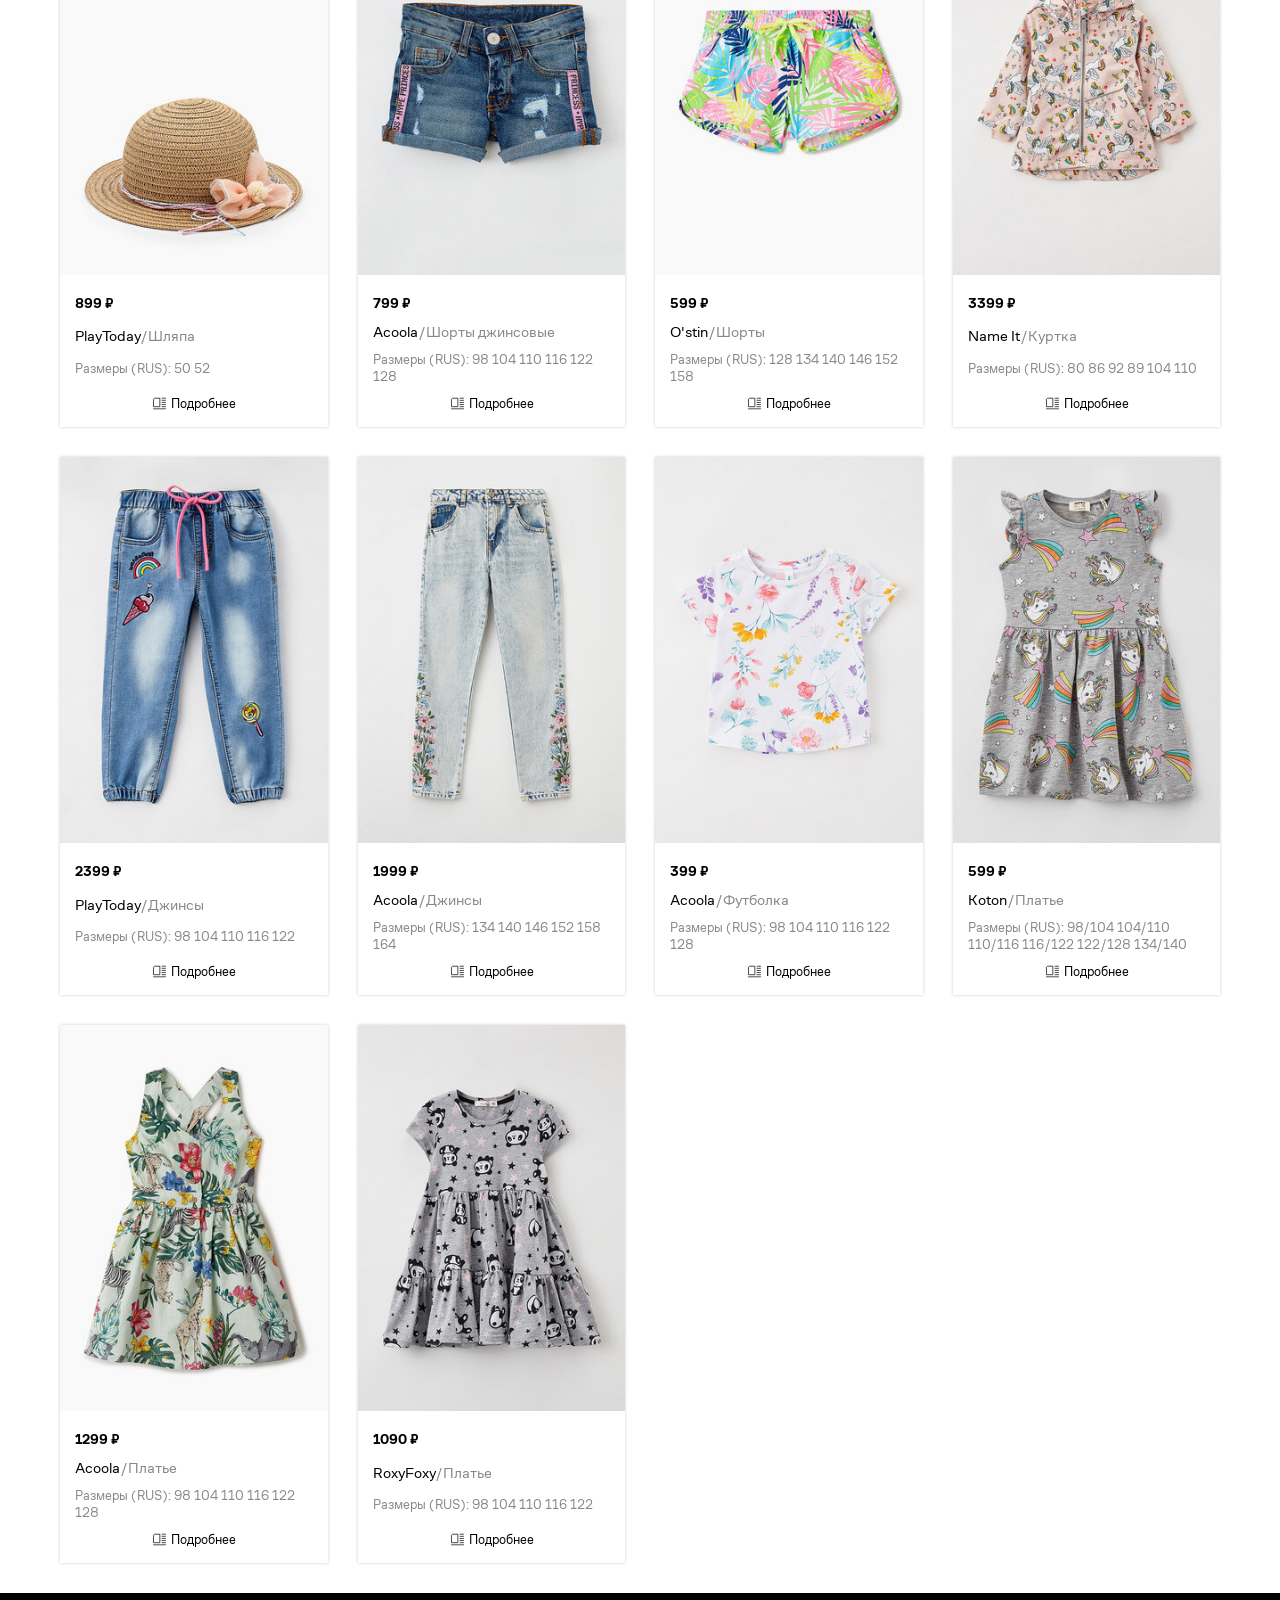
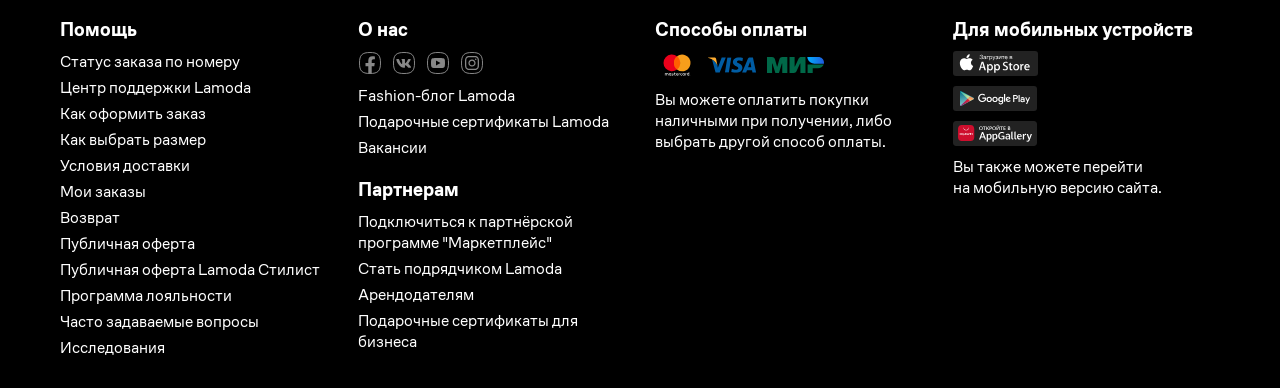
==== commit 938c763f: "card-goods js update" ====
--- a/goods.html
+++ b/goods.html
@@ -59,7 +59,7 @@
         </section>
         <section class="goods">
             <div class="container">
-                <h2 class="goods__title"></h2>
+                <h2 class="goods__title">мужчинам</h2>
                 <ul class="goods__list">
                     <li class="goods__item">
                         <article class="good">
